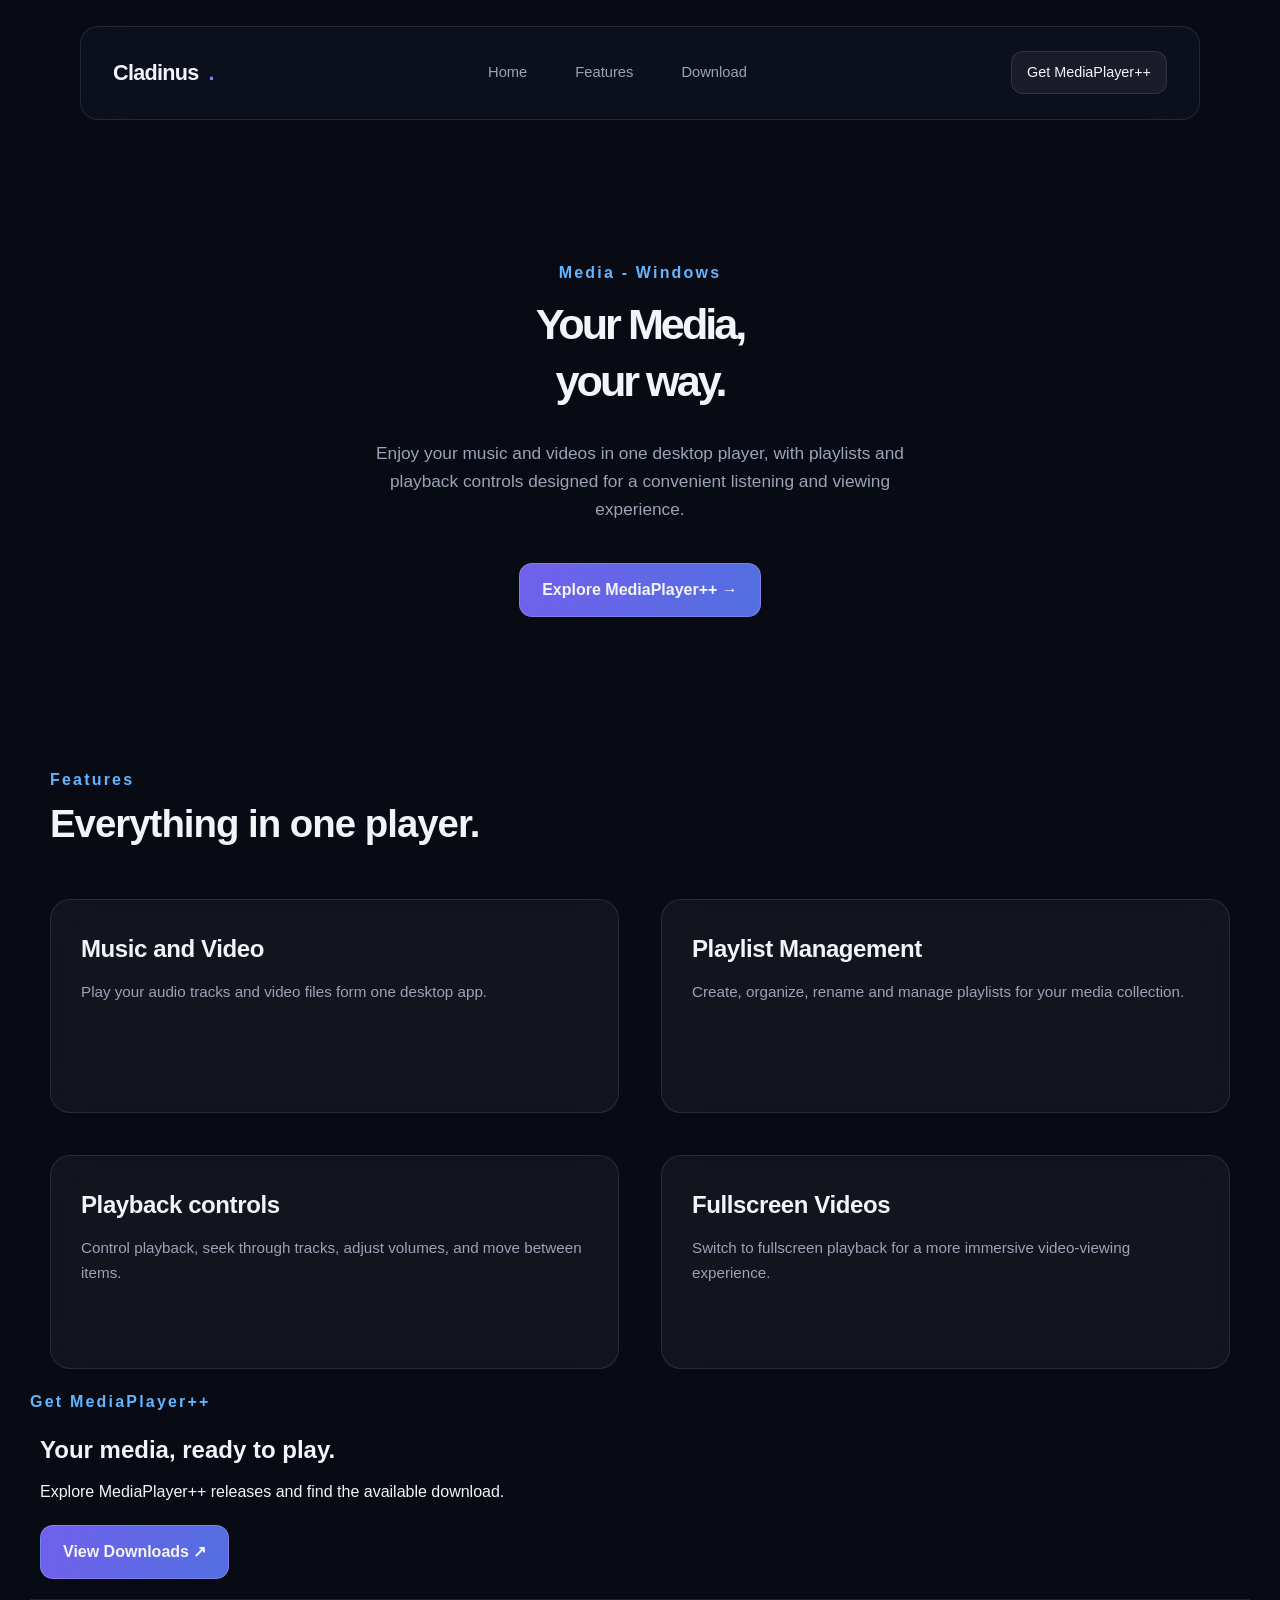
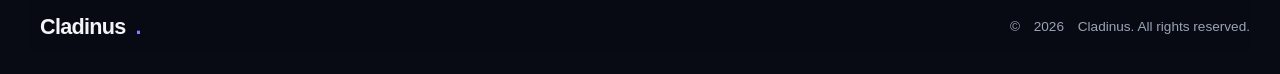
==== mediaplayer++.html @ 9760a7cd "added NovaDock and MediaPlayer++ pages" ====
<!DOCTYPE html>
<html>
    <head>
        <meta charset="UTF-8">
        <meta name="viewport" content="width=device-width, initial-scale=1.0">
        <meta name="description" content="Discover NovaDock, a customizable dock-inspired desktop experience for Windows by Cladinus.">

        <title>MediaPlayer++ | Cladinus</title>
        <link rel="stylesheet" href="css/style.css">
        <script src="js/script.js" defer></script>
    </head>
    <body>
        <header class="navbar">
            <a href="index.html" class="logo">Cladinus<span>.</span></a>

            <nav>
                <a href="index.html">Home</a>
                <a href="#features">Features</a>
                <a href="#download">Download</a>
            </nav>

            <a href="#download" class="nav-btn">Get MediaPlayer++</a>
        </header>

        <main>
            <section class="hero">
                <p class="eyebrow">Media - Windows</p>

                <h1>
                    Your Media,
                    <span>your way.</span>
                </h1>
                <p class="hero-description">
                    Enjoy your music and videos in one desktop player,
                    with playlists and playback controls designed for a convenient listening and viewing experience.
                </p>
                <a href="#download" class="primary-btn">Explore MediaPlayer++ →</a>
            </section>

            <section id="features" class="apps-sect">
                <div class="section-heading">
                    <div>
                        <p class="eyebrow">Features</p>
                        <h2>Everything in one player.</h2>
                    </div>
                </div>
                <div class="app-grid">
                    <article class="app-card">
                        <h3>Music and Video</h3>
                        <p class="app-description">Play your audio tracks and video files form
                            one desktop app.</p>
                    </article>

                    <article class="app-card">
                        <h3>Playlist Management</h3>
                        <p class="app-description">Create, organize, rename and manage playlists
                            for your media collection.</p>
                    </article>
                    <article class="app-card">
                        <h3>Playback controls</h3>
                        <p class="app-description">Control playback, seek through tracks,
                            adjust volumes, and move between items.
                        </p>
                    </article>
                    <article class="app-card">
                        <h3>Fullscreen Videos</h3>
                        <p class="app-description">Switch to fullscreen playback for a more
                            immersive video-viewing experience.</p>
                    </article>
                </div>
            </section>
            <section id="download" class="about-section">
                <p class="eyebrow">Get MediaPlayer++</p>
                <h2>Your media, ready to play.</h2>
                <p>Explore MediaPlayer++ releases and find the available download.</p>
                <a href="https://github.com/M-H-S-2637/MediaPlayerPlusPlus-Releases/releases" target="_blank" rel="noopener noreferrer" class="primary-btn">View Downloads ↗</a>
            </section>

            <footer class="footer">
                <a href="index.html" class="logo">Cladinus<span>.</span></a>
                <p>© <span id="year"></span> Cladinus. All rights reserved.</p>
            </footer>
        </main>
    </body>
---- css/style.css ----
:root {
    color-scheme: dark;
    --bg: #080b14;
    --surface:rgba(255, 255, 255, 0.045);
    --surface-hover:rgba(255, 255, 255, 0.08);
    --border:rgba(255, 255, 255, 0.10);

    --text: #f3f4f8;
    --muted: #9ba3b7;

    --accent: #8b7bff;
    --accent-blue: #64b5ff;

    --radius: 20px;
}

*{
    box-sizing: border-box;
    margin: 10px;
}

html {
    scroll-behavior: smooth;
    scroll-padding-top: 100px;
}
body{
    margin: 0;
    min-height: 100vh;
    font-family: "Segoe UI", Arial, sans-serif;
    color: var(--text);
    background: radial-gradient(ellipse at 50% 0%, #171634, 0%, transparent 48%),
                var(--bg);
    line-height: 1.6;
}

a{
    color: inherit;
    text-decoration: none;
}
button, a {
    -webkit-tap-highlight-color: transparent;
}


::selection {
    color: white;
    background: #6554d9;
}

    /* navbar */

.navbar {
    position: sticky;
    top: 16px;
    z-index: 100;

    display: flex;
    align-items: center;
    justify-content: space-between;
    gap: 24px;
    width: min(1120px, calc(100% - 40px));
    margin: 16px auto 0;
    padding: 14px 22px;
    background: rgba(15, 18, 32, 0.72);
    border: 1px solid var(--border);
    border-radius: 18px;
    backdrop-filter: blur(20px);
    -webkit-backdrop-filter: blur(20px);
}
.logo {
    font-size: 1.35rem;
    font-weight: 750;
    letter-spacing: -0.7px;
}
.logo span {
    color: var(--accent);
}
.navbar nav {
    display: flex;
    align-items: center;
    gap: 28px;
}
.navbar nav a {
    color: var(--muted);
    font-size: 0.92rem;
    transition: color 180ms ease;
    padding: 15;
}
.navbar nav a:hover{
    color: var(--text);
}

.nav-btn {
    padding: 9px 15px;
    border: 1px solid var(--border);
    border-radius: 12px;
    background: rgba(255, 255, 255, 0.06);
    font-size: 0.9rem;
    transition: background 180ms ease, border-color 180ms ease;
}

.nav-btn:hover{
    background: var(--surface-hover);
    border-color: rgba(255, 255, 255, 0.5);
}

/* Hero section */

.hero{
    position: relative;
    isolation: isolate;
    overflow: hidden;

    display: flex;
    flex-direction: column;
    align-items: center;
    text-align: center;
    padding: 130px 24px 120px;
}
.eyebrow {
    margin: 0 0 16px;
    color: var(--accent-blue);
    /* font-size: 0.76rem; */
    font-weight: 700;
    letter-spacing: 2.2px;
}
.hero h1{
    max-width: 850px;
    margin: 0;
    font-size: clamp(2.7rem, 6vw, 1.3rem);
    line-height: 1.08;
    letter-spacing: -3px;
}
.hero h1 span {
    display: block;
    /* color: transparent; */
    background: linear-gradient(100deg, --accent-blue, var(--accent), #c4a3ff);
    background-clip: text;
    -webkit-background-clip: text;
}
.hero-description {
    max-width: 570px;
    margin: 26px 0 30px;
    color: var(--muted);
    font-size: 1.08rem;
}

.primary-btn{
    display: inline-flex;
    align-items: center;
    justify-content: center;
    padding: 13px 22px;
    border: 1px solid rgba(255, 255, 255, 0.18);
    border-radius: 13px;
    background: linear-gradient(110deg, #7160eb, #526fe0);
    box-shadow: 0 8px 30px rbga(10, 91, 235, 0.22);
    font-weight: 650;
    transform: transform 180ms ease, box-shadow 180ms ease;
}
.primary-btn:hover{
    transform: translateY(-3px);
    box-shadow: 0 12px 36px rbga(100, 91, 235, 0.35);
}
.hero-decor {
    position: absolute;
    z-index: -1;
    top: 30px;
    left: 50%;
    width: min(600px, 90vw);
    aspect-ratio: 1;
    border-radius: 50%;
    background: rbga(101, 83, 230, 0.12);
    filter: blur(100px);
    transform: translateX(-50%);
    pointer-events: none;
}

/* apps section */

.apps-section {
    width: min(1120px, calc(100% - 40px));
    margin: 0 auto;
    padding: 40px 0 100px;
}
.section-heading {
    display: flex;
    align-items: end;
    justify-content: space-between;
    gap: 30px;
    margin-bottom: 32px;
}
.section-heading .eyebrow {
    margin-bottom: 8px;
}
.section-heading h2, .aboutt-section h2{
    margin: 0;
    font-size: clamp(1.8rem, 3vw, 2.5rem);
    line-height: 1.2;
    letter-spacing: -1px;
}
.section-description{
    max-width: 300px;
    margin: 0;
    color: var(--muted);
    font-size: 0.95rem;
}

.app-grid{
    display: grid;
    grid-template-columns: repeat(2, minmax(0, 1fr));
    gap: 22px;
}

.app-card{
    padding: 30px;
    background: var(--surface);
    border: 1px solid var(--border);
    border-radius: var(--radius);
    backdrop-filter: blur(18px);
    -webkit-backdrop-filter: blur(18px);
    transition: transform 200ms ease, background 200ms ease, border-color 200ms ease;
}
.app-card:hover{
    transform: translateY(-5px);
    background: var(--surface-hover);
    border-color: rgba(139, 123, 255, 0.35);
}

.app-icon {
    display: grid;
    place-items: center;
    width: 58px;
    height: 58px;
    margin-bottom: 24px;
    border: 1px solid rgba(255, 255, 255, 0.15);
    border-radius: 17px;
    font-size: 2rem;
    font-weight: 700;
}
.media-icon{
    color: #a8d6ff;
    background: linear-gradient(145deg, #263f72, #18243d);
}
.dock-icon{
    color: #c5baff;
    background: linear-gradient(145deg, #51418b, #28223f);
}

.app-category{
    margin: 0 0 7px;
    color: var(--accent-blue);
    font-size: 0.72rem;
    font-weight: 700;
    letter-spacing: 1.5px;
}
.app-card h3{
    margin:  0 0 12px;
    font-size: 1.5rem;
    letter-spacing: -0.4px;
}

.app-description{
    min-height: 78px;
    margin: 0 0 24px;
    color: var(--muted);
    font-size: 0.95rem;
}
.card-link {
    display: inline-block;
    color: #b4a8ff;
    font-weight: 650;
    font-size: 0.92rem;
    transition: color 180ms ease;
}
.card-link:hover{
    color: white;
}

/* About section */

.aboutt-section {
    width: min(760px, calc(100% - 40));
    margin: 0 auto;
    padding: 55px 30px 90px;
    text-align: center;
}
.aboutt-section p:last-child{
    max-width: 600px;
    margin: 22px auto 0;
    color: var(--muted);
}

/* Footer */

.footer {
    display: flex;
    align-items: center;
    justify-content: space-between;
    gap: 20px;
    padding: 28px max (24px, calc((100% - 1120px) / 2));
    border-top: 1px solid var(--border);
    background: rgba(0,0,0,0.12);
}
.footer p {
    margin: 0;
    color: var(--muted);
    font-size: 0.85rem;
}

/* Responsive layout */

@media (max-width: 700px){
    .navbar{
        width: calc(100% - 24px);
        padding: 12px 14px;
        gap: 12px;
    }
    .navbar nav {
        gap: 14px;
    }
    .navbar nav a {
        font-size: 0.82rem;
    }
    .nav-btn {
        display: none;
    }
    .hero {
        padding: 100px 20px 90px;
    }
    .hero h1 {
        letter-spacing: -1.5px;
    }
    .section-heading{
        align-items: start;
        flex-direction: column;
        gap: 12px;
    }
    .app-grid{
        grid-template-columns: 1fr;
    }
    .app-description{
        min-height: 0;
    }
    .footer {
        flex-direction: column;
        text-align: center;
    }
}
@media (prefers-reduced-motion:reduce) {
    html{
        scroll-behavior: auto;
    }

    *, *::before, *::after {
        transition-duration: 0.01ms !important;
        animation-duration: 0.01ms !important;
    }
}
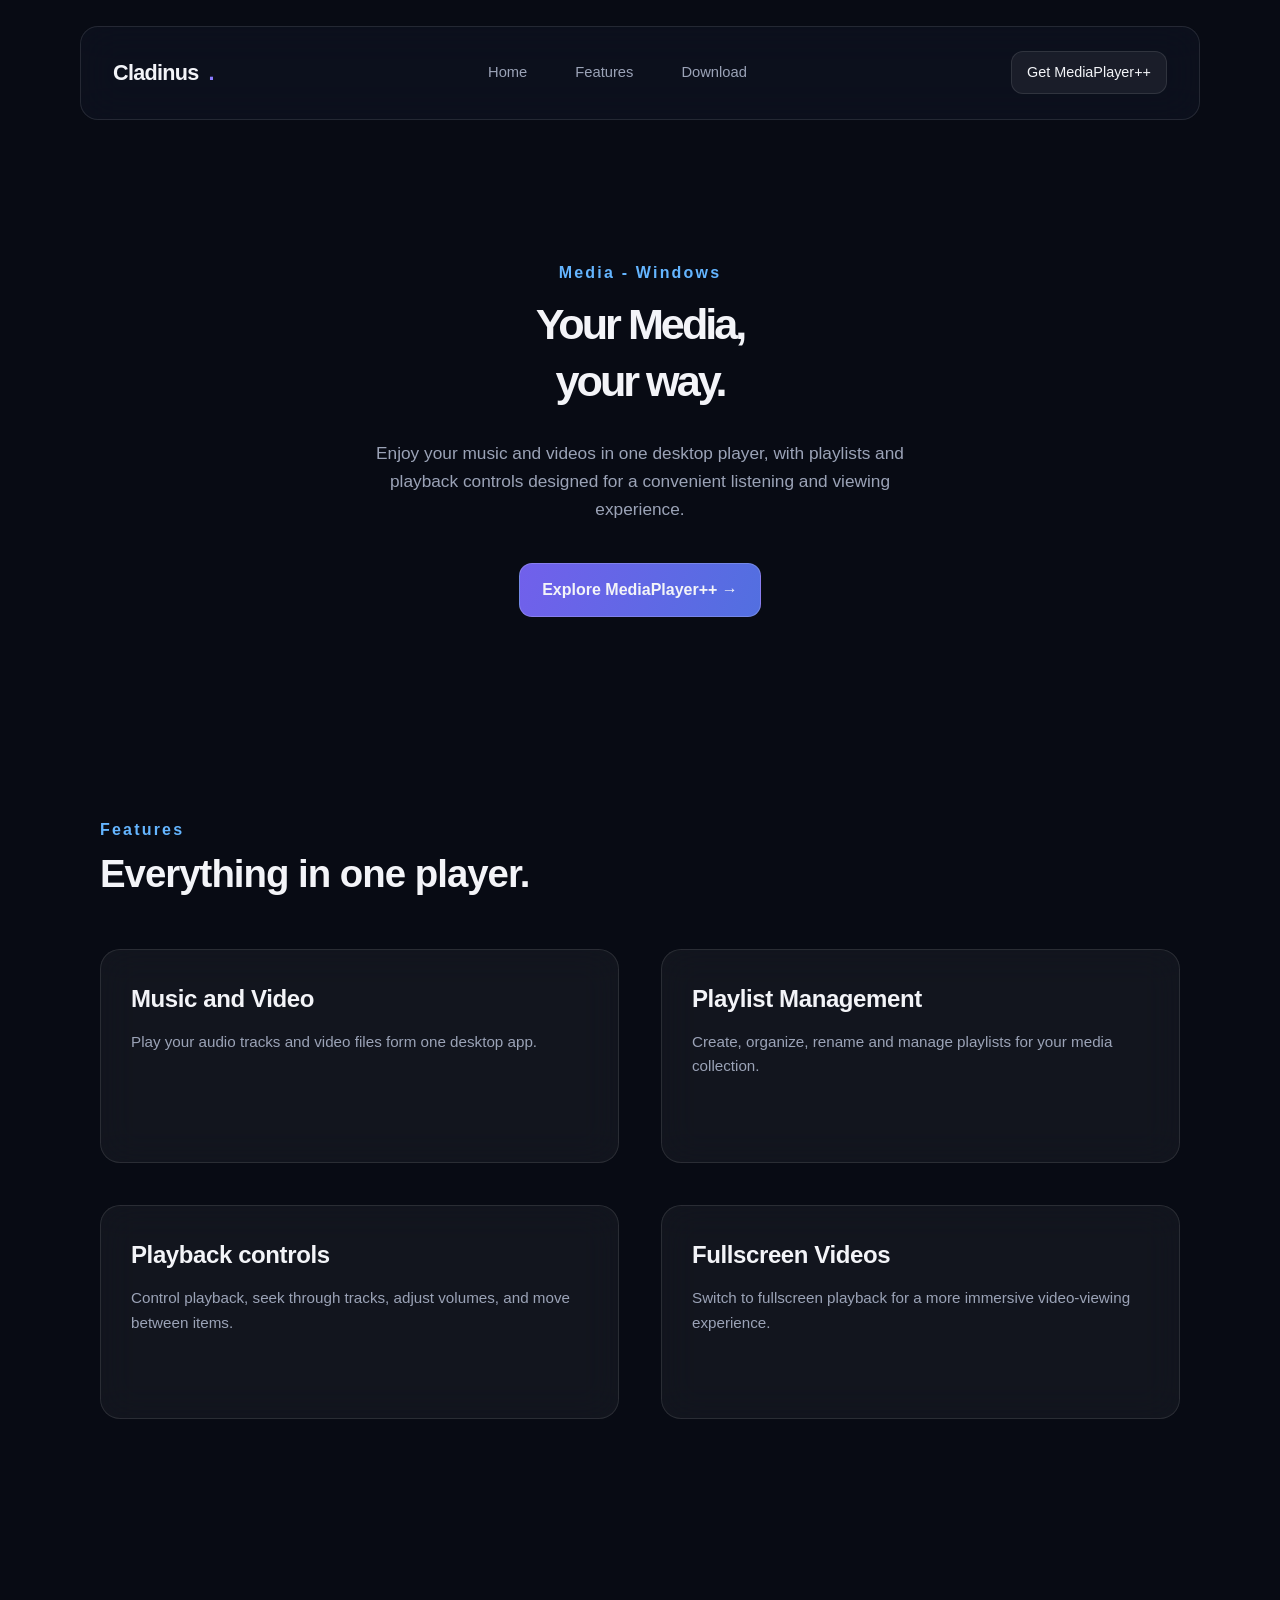
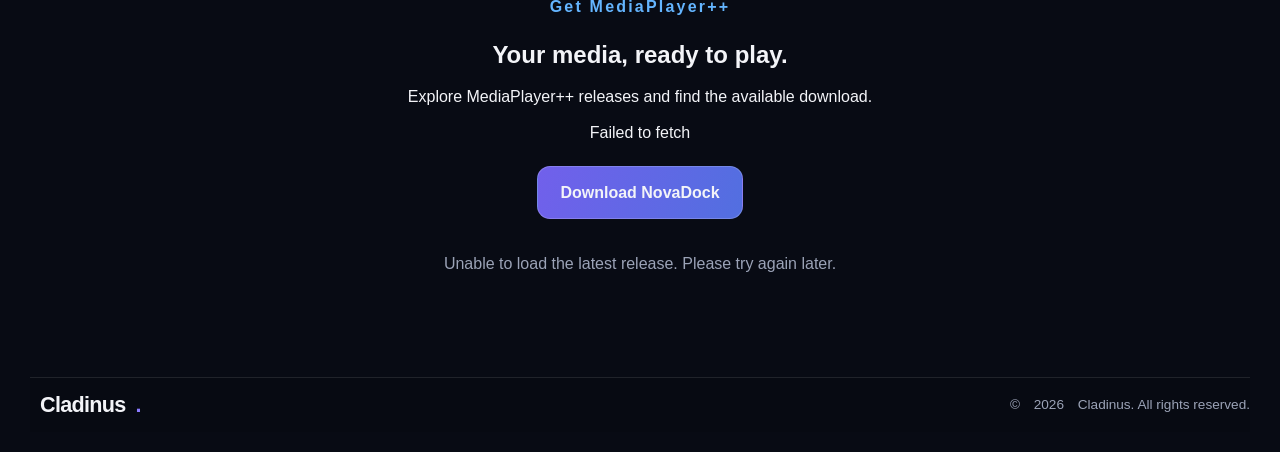
==== commit 8f056578: "added the auto download in for NovaDock and MediaPlayer++ pages." ====
--- a/mediaplayer++.html
+++ b/mediaplayer++.html
@@ -34,10 +34,10 @@
                     Enjoy your music and videos in one desktop player,
                     with playlists and playback controls designed for a convenient listening and viewing experience.
                 </p>
-                <a href="#download" class="primary-btn">Explore MediaPlayer++ →</a>
+                <a href="#features" class="primary-btn">Explore MediaPlayer++ →</a>
             </section>
 
-            <section id="features" class="apps-sect">
+            <section id="features" class="apps-section">
                 <div class="section-heading">
                     <div>
                         <p class="eyebrow">Features</p>
@@ -73,7 +73,16 @@
                 <p class="eyebrow">Get MediaPlayer++</p>
                 <h2>Your media, ready to play.</h2>
                 <p>Explore MediaPlayer++ releases and find the available download.</p>
-                <a href="https://github.com/M-H-S-2637/MediaPlayerPlusPlus-Releases/releases" target="_blank" rel="noopener noreferrer" class="primary-btn">View Downloads ↗</a>
+                <!-- <a href="https://github.com/M-H-S-2637/MediaPlayerPlusPlus-Releases/releases" target="_blank" rel="noopener noreferrer" class="primary-btn">View Downloads ↗</a> -->
+                 <div id="release-info-mediaplayer">
+                    <p>Loading the latest release...</p>
+                </div>
+
+                <a href="#" id="download-btn-mediaplayer" class="primary-btn" hidden>Download NovaDock</a>
+
+                <p id="release-error-mediaplayer" hidden>
+                    Unable to load the latest release. Please try again later.
+                </p>
             </section>
 
             <footer class="footer">
--- a/css/style.css
+++ b/css/style.css
@@ -278,13 +278,13 @@
 
 /* About section */
 
-.aboutt-section {
+.about-section {
     width: min(760px, calc(100% - 40));
     margin: 0 auto;
     padding: 55px 30px 90px;
     text-align: center;
 }
-.aboutt-section p:last-child{
+.about-section p:last-child{
     max-width: 600px;
     margin: 22px auto 0;
     color: var(--muted);
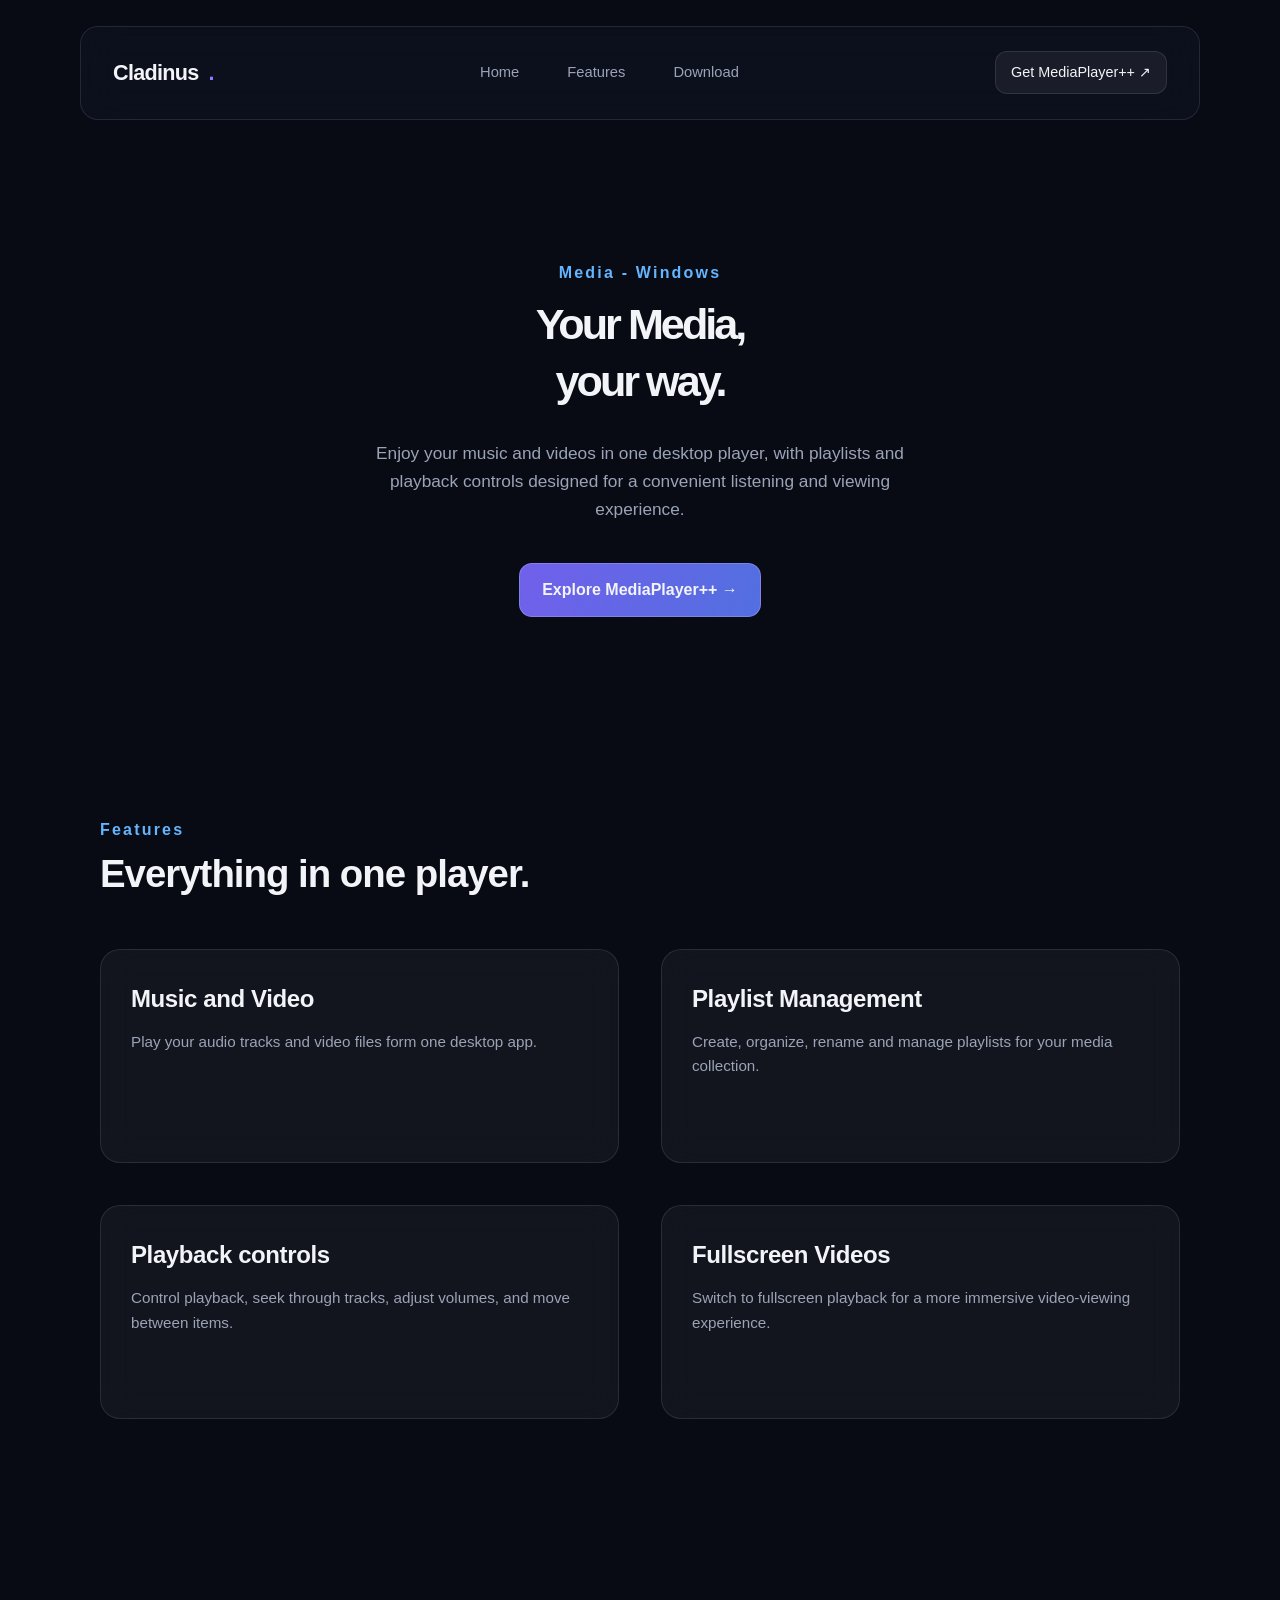
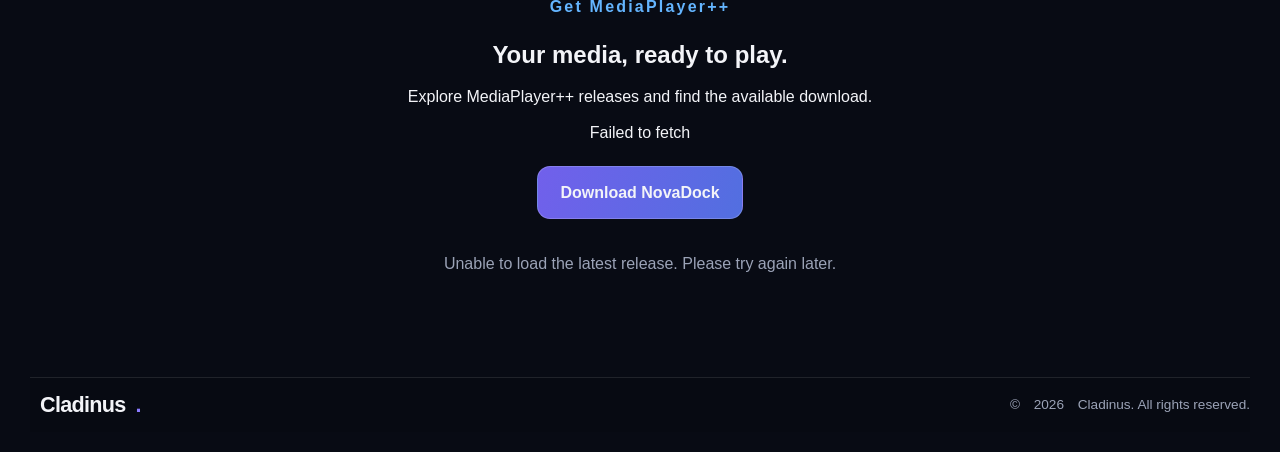
==== commit eaca66d7: "added the mobile menu" ====
--- a/mediaplayer++.html
+++ b/mediaplayer++.html
@@ -10,7 +10,8 @@
         <script src="js/script.js" defer></script>
     </head>
     <body>
-        <header class="navbar">
+        <header>
+            <section class="navbar">
             <a href="index.html" class="logo">Cladinus<span>.</span></a>
 
             <nav>
@@ -19,7 +20,19 @@
                 <a href="#download">Download</a>
             </nav>
 
-            <a href="#download" class="nav-btn">Get MediaPlayer++</a>
+            <a href="#download" class="nav-btn">Get MediaPlayer++ ↗</a>
+        </section>
+        
+            <button class="menu-toggle" id="menu-toggle" aria-label="Open navigation menu" aria-expanded="false" aria-controls="mobile-menu">
+                <img src="assets/menu.svg" alt="">
+            </button>
+            <div class="menu-overlay" id="menu-overlay"></div>
+            <nav class="mobile-menu" id="mobile-menu" aria-label="Mobile navigation">
+                <a href="index.html">Home</a>
+                <a href="#features">Features</a>
+                <a href="#download">Download</a>
+                <a href="#download" class="nav-btn">Get MediaPlayer++ ↗</a>
+            </nav>
         </header>
 
         <main>
--- a/css/style.css
+++ b/css/style.css
@@ -52,8 +52,7 @@
 .navbar {
     position: sticky;
     top: 16px;
-    z-index: 100;
-
+    z-index: 103;
     display: flex;
     align-items: center;
     justify-content: space-between;
@@ -102,6 +101,75 @@
 .nav-btn:hover{
     background: var(--surface-hover);
     border-color: rgba(255, 255, 255, 0.5);
+}
+
+/* Mobile navigation */
+
+.menu-toggle {
+    display: none;
+    flex-direction: column;
+    justify-content: center;
+    align-items: center;
+    gap: 5px;
+    width: 42px;
+    height: 42px;
+    padding: 8px;
+    background: rgba(255, 255, 255, 0.06);
+    border: 1px solid var(--border);
+    border-radius: 12px;
+    cursor: pointer;
+    z-index: 103;
+}
+.mobile-menu{
+    position: fixed;
+    top: 0;
+    right: 0;
+    z-index: 102;
+    display: flex;
+    flex-direction: column;
+    gap: 8px;
+    width: min(200px, 85vw);
+    height: 100vh;
+    padding: 90px 24px 24px;
+    background: rgba(15, 18, 32, 0.96);
+    border-left: 1px solid var(--border);
+    backdrop-filter: blur(24px);
+    -webkit-backdrop-filter: blur(24px);
+    transform: translateX(100%);
+    visibility: hidden;
+    transition: transform 300ms ease, visibility 300ms ease;
+}
+.mobile-menu a {
+    display: block;
+    margin: 0;
+    padding: 13px 15px;
+    color: var(--muted);
+    border-radius: 10px;
+    transition: background 180ms ease, color 180ms ease;
+}
+.mobile-menu a:hover{
+    color: var(--text);
+    background: var(--surface-hover);
+}
+.menu-overlay{
+    position: fixed;
+    inset: 0;
+    z-index: 101;
+    background: rgba(0,0,0,0.55);
+    opacity: 0;
+    visibility: hidden;
+    transition: opacity 280ms ease, visibility 280ms ease;
+}
+body.menu-open{
+    overflow: hidden;
+}
+body.menu-open .mobile-menu{
+    transform: translateX(0);
+    visibility: visible;
+}
+body.menu-open .menu-overlay {
+    opacity: 1;
+    visibility: visible;
 }
 
 /* Hero section */
@@ -229,21 +297,28 @@
 .app-icon {
     display: grid;
     place-items: center;
+    align-items: center;
     width: 58px;
     height: 58px;
     margin-bottom: 24px;
-    border: 1px solid rgba(255, 255, 255, 0.15);
+    /* border: 1px solid rgba(255, 255, 255, 0.15); */
     border-radius: 17px;
     font-size: 2rem;
     font-weight: 700;
 }
-.media-icon{
-    color: #a8d6ff;
-    background: linear-gradient(145deg, #263f72, #18243d);
-}
-.dock-icon{
-    color: #c5baff;
-    background: linear-gradient(145deg, #51418b, #28223f);
+.media-icon img{
+    width: 64px;
+    height: 64px;
+    margin: 0;
+    /* color: #a8d6ff;
+    background: linear-gradient(145deg, #263f72, #18243d); */
+}
+.dock-icon img{
+    width: 64px;
+    height: 64px;
+    margin: 0;
+    /* color: #c5baff;
+    background: linear-gradient(145deg, #51418b, #28223f); */
 }
 
 .app-category{
@@ -307,15 +382,30 @@
     font-size: 0.85rem;
 }
 
+/* Scroll reveal animation */
+.reveal {
+    opacity: 0;
+    transform: translateY(24px);
+    transition: opacity 700ms ease, transform 700ms ease;
+}
+
+.reveal.visible{
+    opacity: 1;
+    transform: translateY(0);
+}
+
 /* Responsive layout */
 
 @media (max-width: 700px){
-    .navbar{
+    /* .navbar{
         width: calc(100% - 24px);
         padding: 12px 14px;
         gap: 12px;
-    }
-    .navbar nav {
+        z-index: -99;
+        visibility: hidden;
+        display: none;
+    } */
+    /* .navbar nav {
         gap: 14px;
     }
     .navbar nav a {
@@ -323,7 +413,17 @@
     }
     .nav-btn {
         display: none;
-    }
+    } */
+    /* .desktop-nav, */
+    .navbar, .nav-btn{
+        display: none;
+     }
+     .menu-toggle{
+        display: flex;
+        /* position: absolute; */
+        position: fixed;
+        right: 10px;
+     }
     .hero {
         padding: 100px 20px 90px;
     }
@@ -355,4 +455,10 @@
         transition-duration: 0.01ms !important;
         animation-duration: 0.01ms !important;
     }
+
+    .reveal{
+        opacity: 1;
+        transform: none;
+        transition: none;
+    }
 }
